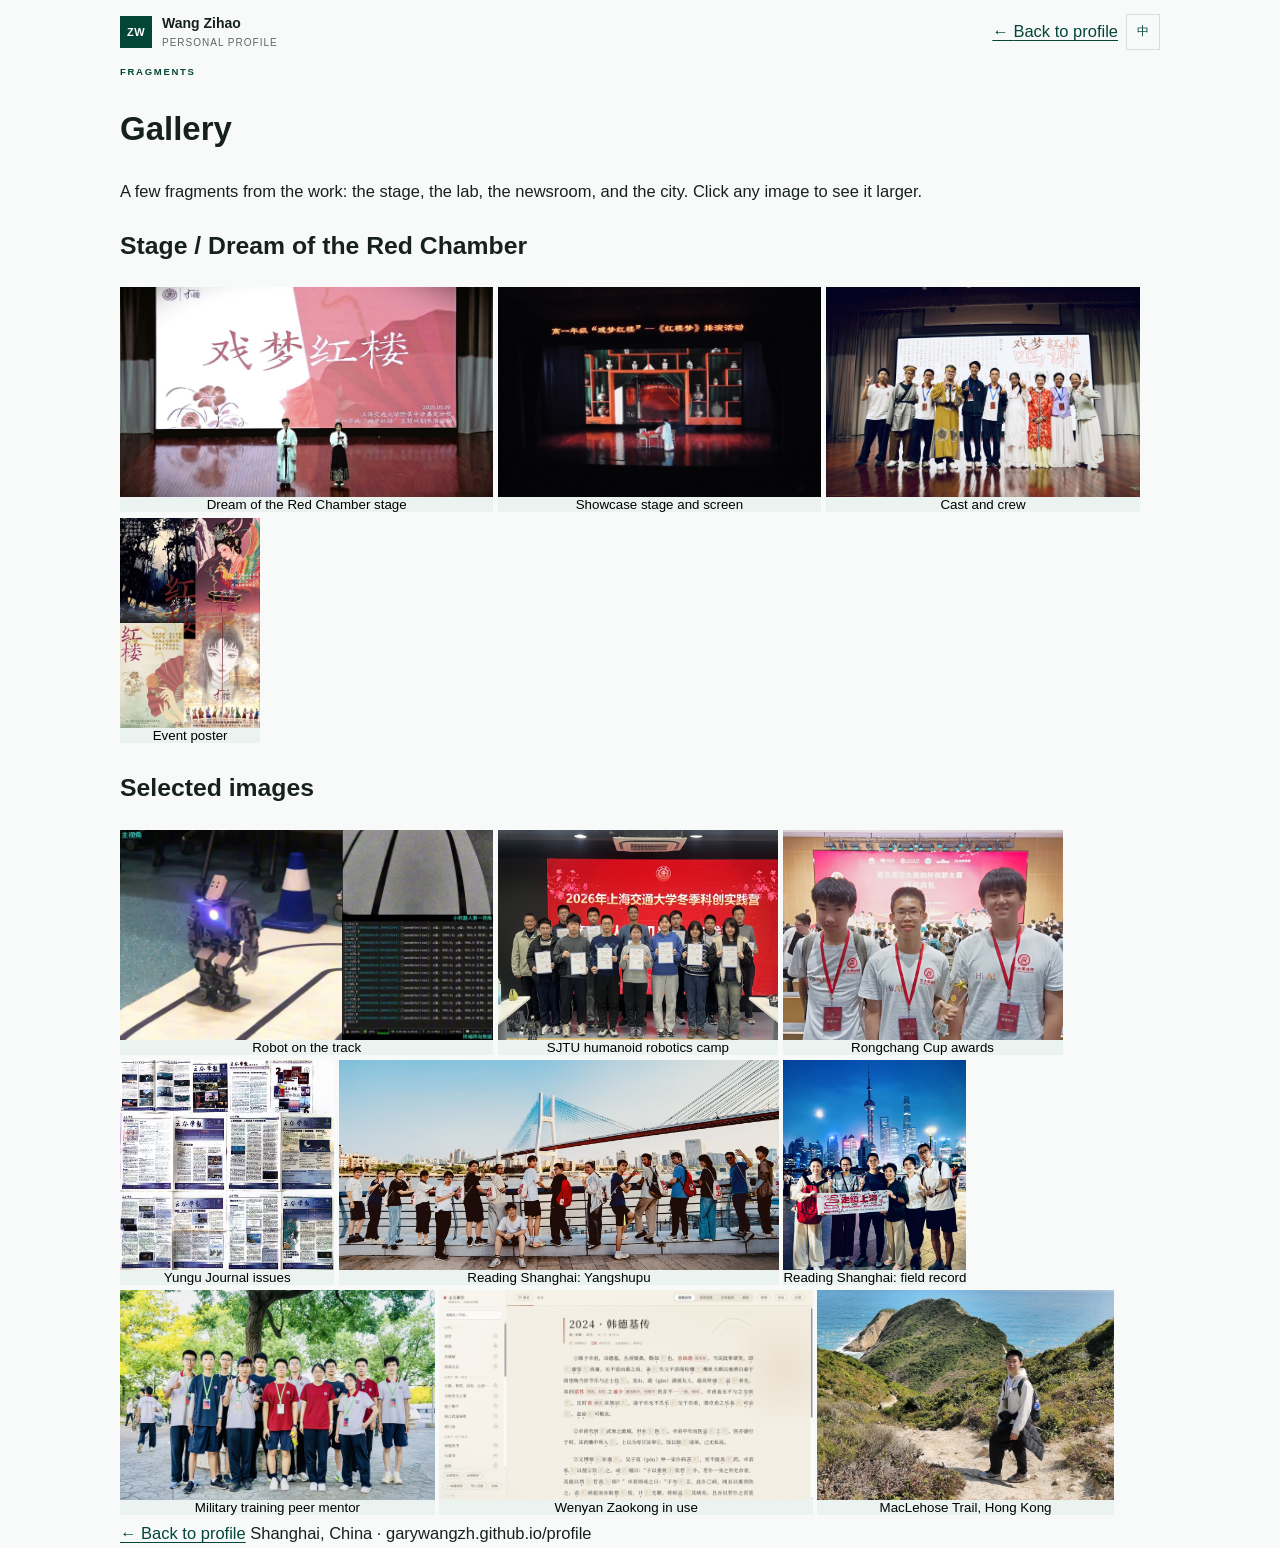
==== gallery.html @ b1adc62c "Add gallery subpage" ====
<!doctype html>
<html lang="en" class="lang-en">
<head>
<meta charset="utf-8">
<meta name="viewport" content="width=device-width, initial-scale=1">
<title>Gallery — Wang Zihao</title>
<meta name="description" content="Selected photographs from Wang Zihao's projects, stage production, and city.">
<link rel="icon" href="assets/img/favicon.svg" type="image/svg+xml">
<link rel="stylesheet" href="assets/css/site.css">
</head>
<body class="gallery-body" data-title-en="Gallery — Wang Zihao" data-title-zh="影像 — 王子豪">
<header class="subpage-header">
  <div class="wrap header-inner">
    <a class="brand" href="index.html">
      <span class="brand-mark">ZW</span>
      <span class="brand-name">Wang Zihao<small>Personal profile</small></span>
    </a>
    <div class="header-actions">
      <a class="subpage-back" href="index.html">← <span><span class="en">Back to profile</span><span class="zh">返回主页</span></span></a>
      <button class="lang-toggle" id="langToggle" type="button" aria-label="Switch language">中</button>
    </div>
  </div>
</header>

<main class="wrap gallery-page">
  <div class="kicker"><span><span class="en">Fragments</span><span class="zh">影像</span></span></div>
  <h1 class="page-title"><span><span class="en">Gallery</span><span class="zh">影像</span></span></h1>
  <p class="page-intro"><span><span class="en">A few fragments from the work: the stage, the lab, the newsroom, and the city. Click any image to see it larger.</span><span class="zh">一些工作现场：舞台、实验室、编辑部和城市。点击任意图片可查看大图。</span></span></p>

  <section class="gallery-section" id="stage">
    <h2><span><span class="en">Stage / Dream of the Red Chamber</span><span class="zh">舞台 / 戏梦红楼</span></span></h2>
    <div class="gallery-page-grid stage-grid">
        <button class="gallery-item" data-full="assets/img/drama-stage.jpg" data-caption-en="Dream of the Red Chamber stage" data-caption-zh="戏梦红楼舞台" aria-label="Dream of the Red Chamber stage">
          <img src="assets/img/drama-stage.jpg" alt="Dream of the Red Chamber stage" loading="lazy">
          <span class="gallery-page-caption"><span><span class="en">Dream of the Red Chamber stage</span><span class="zh">戏梦红楼舞台</span></span></span>
        </button>
        <button class="gallery-item" data-full="assets/img/drama-stage2.jpg" data-caption-en="Showcase stage and screen" data-caption-zh="展演舞台与屏幕" aria-label="Showcase stage and screen">
          <img src="assets/img/drama-stage2.jpg" alt="Showcase stage and screen" loading="lazy">
          <span class="gallery-page-caption"><span><span class="en">Showcase stage and screen</span><span class="zh">展演舞台与屏幕</span></span></span>
        </button>
        <button class="gallery-item" data-full="assets/img/drama-group.jpg" data-caption-en="Cast and crew" data-caption-zh="演职人员合影" aria-label="Cast and crew">
          <img src="assets/img/drama-group.jpg" alt="Cast and crew" loading="lazy">
          <span class="gallery-page-caption"><span><span class="en">Cast and crew</span><span class="zh">演职人员合影</span></span></span>
        </button>
        <button class="gallery-item" data-full="assets/img/drama-poster.jpg" data-caption-en="Event poster" data-caption-zh="展演海报" aria-label="Event poster">
          <img src="assets/img/drama-poster.jpg" alt="Event poster" loading="lazy">
          <span class="gallery-page-caption"><span><span class="en">Event poster</span><span class="zh">展演海报</span></span></span>
        </button></div>
  </section>

  <section class="gallery-section" id="selected">
    <h2><span><span class="en">Selected images</span><span class="zh">精选影像</span></span></h2>
    <div class="gallery-page-grid">
        <button class="gallery-item" data-full="assets/img/robot-still.jpg" data-caption-en="Robot on the track" data-caption-zh="赛道上的机器人" aria-label="Robot on the track">
          <img src="assets/img/robot-still.jpg" alt="Robot on the track" loading="lazy">
          <span class="gallery-page-caption"><span><span class="en">Robot on the track</span><span class="zh">赛道上的机器人</span></span></span>
        </button>
        <button class="gallery-item" data-full="assets/img/robot-group.jpg" data-caption-en="SJTU humanoid robotics camp" data-caption-zh="上海交大人形机器人营" aria-label="SJTU humanoid robotics camp">
          <img src="assets/img/robot-group.jpg" alt="SJTU humanoid robotics camp" loading="lazy">
          <span class="gallery-page-caption"><span><span class="en">SJTU humanoid robotics camp</span><span class="zh">上海交大人形机器人营</span></span></span>
        </button>
        <button class="gallery-item" data-full="assets/img/math-modeling.jpg" data-caption-en="Rongchang Cup awards" data-caption-zh="荣昶杯颁奖典礼" aria-label="Rongchang Cup awards">
          <img src="assets/img/math-modeling.jpg" alt="Rongchang Cup awards" loading="lazy">
          <span class="gallery-page-caption"><span><span class="en">Rongchang Cup awards</span><span class="zh">荣昶杯颁奖典礼</span></span></span>
        </button>
        <button class="gallery-item" data-full="assets/img/newspaper-issues.jpg" data-caption-en="Yungu Journal issues" data-caption-zh="云谷学报版面" aria-label="Yungu Journal issues">
          <img src="assets/img/newspaper-issues.jpg" alt="Yungu Journal issues" loading="lazy">
          <span class="gallery-page-caption"><span><span class="en">Yungu Journal issues</span><span class="zh">云谷学报版面</span></span></span>
        </button>
        <button class="gallery-item" data-full="assets/img/citywalk-1.jpg" data-caption-en="Reading Shanghai: Yangshupu" data-caption-zh="走读上海：杨树浦" aria-label="Reading Shanghai: Yangshupu">
          <img src="assets/img/citywalk-1.jpg" alt="Reading Shanghai: Yangshupu" loading="lazy">
          <span class="gallery-page-caption"><span><span class="en">Reading Shanghai: Yangshupu</span><span class="zh">走读上海：杨树浦</span></span></span>
        </button>
        <button class="gallery-item" data-full="assets/img/citywalk-2.jpg" data-caption-en="Reading Shanghai: field record" data-caption-zh="走读上海：现场记录" aria-label="Reading Shanghai: field record">
          <img src="assets/img/citywalk-2.jpg" alt="Reading Shanghai: field record" loading="lazy">
          <span class="gallery-page-caption"><span><span class="en">Reading Shanghai: field record</span><span class="zh">走读上海：现场记录</span></span></span>
        </button>
        <button class="gallery-item" data-full="assets/img/military.jpg" data-caption-en="Military training peer mentor" data-caption-zh="军训辅导员" aria-label="Military training peer mentor">
          <img src="assets/img/military.jpg" alt="Military training peer mentor" loading="lazy">
          <span class="gallery-page-caption"><span><span class="en">Military training peer mentor</span><span class="zh">军训辅导员</span></span></span>
        </button>
        <button class="gallery-item" data-full="assets/img/wenyan-app.jpg" data-caption-en="Wenyan Zaokong in use" data-caption-zh="文言凿空使用界面" aria-label="Wenyan Zaokong in use">
          <img src="assets/img/wenyan-app.jpg" alt="Wenyan Zaokong in use" loading="lazy">
          <span class="gallery-page-caption"><span><span class="en">Wenyan Zaokong in use</span><span class="zh">文言凿空使用界面</span></span></span>
        </button>
        <button class="gallery-item" data-full="assets/img/hk-trail.jpg" data-caption-en="MacLehose Trail, Hong Kong" data-caption-zh="香港麦理浩径" aria-label="MacLehose Trail, Hong Kong">
          <img src="assets/img/hk-trail.jpg" alt="MacLehose Trail, Hong Kong" loading="lazy">
          <span class="gallery-page-caption"><span><span class="en">MacLehose Trail, Hong Kong</span><span class="zh">香港麦理浩径</span></span></span>
        </button></div>
  </section>

  <div class="gallery-page-footer">
    <a class="subpage-back" href="index.html">← <span><span class="en">Back to profile</span><span class="zh">返回主页</span></span></a>
    <span><span><span class="en">Shanghai, China</span><span class="zh">中国上海</span></span> · garywangzh.github.io/profile</span>
  </div>
</main>

<dialog class="lightbox" id="lightbox">
  <div class="lightbox-inner">
    <button class="lightbox-close" id="lightboxClose" type="button" aria-label="Close">×</button>
    <img id="lightboxImage" src="" alt="">
    <p class="lightbox-caption" id="lightboxCaption"></p>
  </div>
</dialog>

<script src="assets/js/main.js"></script>
</body>
</html>
---- assets/css/site.css ----
:root {
  --green: #034638;
  --green-2: #0a5a49;
  --ink: #17211c;
  --paper: #f7faf8;
  --mint: #cee0d8;
  --mint-2: #eaf3ef;
  --yellow: #e1b74b;
  --grey: #5b6862;
  --line: #d5e1dc;
  --max: 1040px;
}

* { box-sizing: border-box; }

html {
  scroll-behavior: smooth;
  scroll-padding-top: 72px;
}

body {
  margin: 0;
  background: var(--paper);
  color: var(--ink);
  font-family: "Segoe UI", "Noto Sans SC", "Microsoft YaHei", Arial, sans-serif;
  font-size: 16.5px;
  line-height: 1.65;
  -webkit-font-smoothing: antialiased;
}

a { color: var(--green); text-underline-offset: 3px; }
a:hover { color: var(--green-2); }
img { max-width: 100%; display: block; }

.wrap {
  width: min(var(--max), calc(100% - 48px));
  margin: 0 auto;
}

.lang-en .zh { display: none !important; }
.lang-zh .en { display: none !important; }

.skip {
  position: absolute;
  left: -999px;
  top: 0;
  background: var(--green);
  color: #fff;
  padding: 10px 16px;
  z-index: 100;
}
.skip:focus { left: 12px; top: 12px; }

/* simple header */
.site-header {
  position: sticky;
  top: 0;
  z-index: 50;
  background: rgba(247, 250, 248, 0.96);
  border-bottom: 1px solid var(--line);
}
.header-inner {
  height: 64px;
  display: flex;
  align-items: center;
  justify-content: space-between;
  gap: 24px;
}
.brand {
  display: inline-flex;
  align-items: center;
  gap: 10px;
  color: var(--ink);
  text-decoration: none;
}
.brand-mark {
  width: 32px;
  height: 32px;
  display: grid;
  place-items: center;
  background: var(--green);
  color: #fff;
  font-size: 11px;
  font-weight: 700;
  letter-spacing: .04em;
}
.brand-name { font-size: 14px; font-weight: 600; }
.brand-name small {
  display: block;
  font-size: 10px;
  font-weight: 400;
  letter-spacing: .10em;
  color: var(--grey);
  text-transform: uppercase;
  margin-top: 0;
}
.nav {
  display: flex;
  align-items: center;
  gap: 24px;
  font-size: 13px;
}
.nav a { color: var(--ink); text-decoration: none; }
.nav a:hover { color: var(--green); }
.header-actions { display: flex; align-items: center; gap: 8px; }
.lang-toggle, .menu-toggle {
  font: inherit;
  font-size: 12px;
  color: var(--green);
  background: transparent;
  border: 1px solid var(--line);
  padding: 7px 10px;
  cursor: pointer;
}
.lang-toggle:hover, .menu-toggle:hover { border-color: var(--green); }
.menu-toggle { display: none; }
.btn {
  display: inline-flex;
  align-items: center;
  justify-content: center;
  min-height: 36px;
  padding: 0 14px;
  border: 1px solid var(--green);
  background: var(--green);
  color: #fff;
  font-size: 12px;
  font-weight: 600;
  text-decoration: none;
}
.btn:hover { background: var(--green-2); color: #fff; }

/* profile header, not a landing page */
.profile-hero {
  padding: 64px 0 52px;
}
.profile-grid {
  display: grid;
  grid-template-columns: 225px 1fr;
  gap: 48px;
  align-items: start;
}
.profile-photo img {
  width: 225px;
  height: 281px;
  object-fit: cover;
  object-position: 50% 24%;
  border: 1px solid var(--line);
}
.profile-caption {
  margin: 8px 0 0;
  font-size: 11px;
  color: var(--grey);
}
.profile-bio { padding-top: 4px; }
.eyebrow {
  margin: 0 0 12px;
  color: var(--green);
  font-size: 10px;
  font-weight: 650;
  letter-spacing: .18em;
  text-transform: uppercase;
}
.profile-bio h1 {
  margin: 0;
  font-size: clamp(36px, 4.5vw, 46px);
  line-height: 1.05;
  letter-spacing: -.025em;
  font-weight: 600;
  color: var(--ink);
}
.profile-bio .name-cn {
  font-size: 15px;
  color: var(--grey);
  font-weight: 400;
  letter-spacing: .14em;
  margin-left: 10px;
  white-space: nowrap;
}
.role {
  margin: 8px 0 0;
  color: var(--green);
  font-size: 12px;
  font-weight: 600;
  letter-spacing: .06em;
}
.tagline {
  margin: 22px 0 0;
  font-size: 21px;
  line-height: 1.45;
  color: var(--ink);
  font-weight: 350;
}
.intro {
  margin: 14px 0 0;
  max-width: 650px;
  font-size: 15.5px;
  line-height: 1.7;
  color: #34423b;
}
.profile-links {
  display: flex;
  flex-wrap: wrap;
  gap: 8px 18px;
  margin-top: 20px;
  font-size: 13px;
}
.profile-links a { text-decoration: none; border-bottom: 1px solid var(--mint); padding-bottom: 1px; }
.profile-links a:hover { border-color: var(--green); }
.now-line {
  margin: 18px 0 0;
  font-size: 12px;
  color: var(--grey);
}
.choices-line {
  margin: 8px 0 0;
  font-size: 12px;
  color: var(--grey);
}
.choices-line span {
  color: var(--green);
  font-size: 10px;
  letter-spacing: .08em;
  text-transform: uppercase;
  margin-right: 8px;
}

/* sections */
.section {
  padding: 58px 0;
  border-top: 1px solid var(--line);
}
.section-head {
  display: flex;
  align-items: baseline;
  justify-content: space-between;
  gap: 28px;
  margin-bottom: 24px;
}
.kicker {
  margin: 0 0 5px;
  color: var(--green);
  font-size: 9.5px;
  font-weight: 650;
  letter-spacing: .18em;
  text-transform: uppercase;
}
.section-head h2 {
  margin: 0;
  font-size: clamp(26px, 3vw, 32px);
  line-height: 1.15;
  letter-spacing: -.02em;
  font-weight: 600;
}
.section-head p {
  margin: 0;
  max-width: 360px;
  color: var(--grey);
  font-size: 13px;
  line-height: 1.5;
  text-align: right;
}

/* news */
.news-list { border-top: 1px solid var(--line); }
.news-item {
  display: grid;
  grid-template-columns: 88px 1fr auto;
  gap: 18px;
  align-items: baseline;
  padding: 12px 0;
  border-bottom: 1px solid var(--line);
}
.news-date {
  font-size: 11.5px;
  color: var(--green);
  font-weight: 600;
}
.news-text { font-size: 14.5px; color: #2c3a33; }
.news-text strong { font-weight: 650; color: var(--ink); }
.news-link {
  font-size: 11px;
  color: var(--green);
  text-decoration: none;
  white-space: nowrap;
}
.news-link::after { content: " ↗"; }

/* about */
.about-grid {
  display: grid;
  grid-template-columns: 1.5fr .7fr;
  gap: 48px;
  align-items: start;
}
.about-copy p {
  margin: 0 0 15px;
  font-size: 15.5px;
  line-height: 1.75;
  color: #2c3a33;
}
.pullquote {
  margin: 22px 0 0;
  padding: 14px 0 14px 18px;
  border-left: 2px solid var(--yellow);
  font-size: 16px;
  line-height: 1.5;
  color: var(--green);
  font-style: italic;
}
.fact-card {
  border: 1px solid var(--line);
  background: #fff;
  padding: 18px 20px;
}
.fact-card h3 {
  margin: 0 0 12px;
  font-size: 10px;
  letter-spacing: .16em;
  text-transform: uppercase;
  color: var(--green);
}
.fact-row {
  display: flex;
  justify-content: space-between;
  gap: 12px;
  padding: 8px 0;
  border-top: 1px solid var(--line);
  font-size: 12.5px;
}
.fact-row span:first-child { color: var(--grey); flex: 0 0 auto; }
.fact-row span:last-child { text-align: right; font-weight: 500; }
.fact-note {
  margin: 14px 0 0;
  font-size: 12px;
  line-height: 1.55;
  color: var(--grey);
}

/* work */
.work-intro {
  display: flex;
  justify-content: space-between;
  gap: 32px;
  margin-bottom: 8px;
}
.work-intro p { margin: 0; max-width: 560px; color: var(--grey); font-size: 13.5px; }
.work-card {
  display: grid;
  grid-template-columns: .9fr 1.1fr;
  gap: 42px;
  align-items: start;
  padding: 32px 0;
  border-top: 1px solid var(--line);
}
.work-card:first-of-type { border-top: 0; }
.work-media img {
  width: 100%;
  aspect-ratio: 4 / 3;
  object-fit: cover;
  border: 1px solid var(--line);
  background: #fff;
}
.work-media--contain img { object-fit: contain; }
.work-media .inset { display: none; }
.work-num {
  font-size: 10px;
  letter-spacing: .14em;
  color: var(--grey);
  margin-bottom: 6px;
}
.work-title {
  margin: 0;
  font-size: 26px;
  line-height: 1.15;
  letter-spacing: -.02em;
  font-weight: 600;
}
.work-sub {
  margin: 6px 0 12px;
  font-size: 12px;
  color: var(--green);
  font-weight: 600;
}
.work-body p {
  margin: 0;
  font-size: 14.5px;
  line-height: 1.65;
  color: #2c3a33;
}
.work-stats {
  display: grid;
  grid-template-columns: repeat(4, 1fr);
  gap: 10px;
  margin: 16px 0 14px;
  padding: 12px 0;
  border-top: 1px solid var(--line);
  border-bottom: 1px solid var(--line);
}
.work-stats strong {
  display: block;
  color: var(--green);
  font-size: 18px;
  line-height: 1;
  font-weight: 600;
}
.work-stats span {
  display: block;
  margin-top: 4px;
  color: var(--grey);
  font-size: 9px;
  letter-spacing: .08em;
  text-transform: uppercase;
}
.work-links { display: flex; flex-wrap: wrap; gap: 8px; }
.work-links a {
  font-size: 11px;
  color: var(--green);
  text-decoration: none;
  border-bottom: 1px solid var(--mint);
  padding-bottom: 1px;
}
.work-links a:hover { border-color: var(--green); }
.work-visual-text {
  min-height: 260px;
  border: 1px solid var(--line);
  background: #fff;
  padding: 24px;
  display: flex;
  flex-direction: column;
  justify-content: space-between;
}
.work-visual-text .big {
  font-size: 72px;
  line-height: .9;
  color: var(--mint);
  font-weight: 650;
}
.work-visual-text .formula {
  font-size: 11px;
  letter-spacing: .08em;
  text-transform: uppercase;
  color: var(--grey);
}
.work-visual-text .formula span { display: block; margin-top: 6px; }
.video-shell { position: relative; border: 1px solid var(--line); background: #0b1511; aspect-ratio: 16/9; overflow: hidden; }
.video-shell img { width: 100%; height: 100%; object-fit: cover; }
.video-play { position: absolute; inset: 0; width: 100%; border: 0; background: transparent; cursor: pointer; display: grid; place-items: center; }
.play-disc { width: 54px; height: 54px; border-radius: 50%; background: var(--yellow); display: grid; place-items: center; color: var(--ink); font-size: 14px; padding-left: 3px; }
.video-caption { position: absolute; left: 12px; bottom: 10px; color: #fff; font-size: 10px; letter-spacing: .06em; }

/* leadership */
.lead-grid { display: grid; grid-template-columns: 1fr 1fr; gap: 0 36px; border-top: 1px solid var(--line); }
.lead-card {
  display: grid;
  grid-template-columns: 1fr 96px;
  gap: 16px;
  padding: 18px 0;
  border-bottom: 1px solid var(--line);
  align-items: start;
}
.lead-card.no-img { grid-template-columns: 1fr; }
.lead-card h3 { margin: 0 0 2px; font-size: 16px; font-weight: 600; line-height: 1.3; }
.lead-meta { margin: 0 0 6px; font-size: 10.5px; color: var(--green); font-weight: 600; }
.lead-card p { margin: 0; font-size: 13px; line-height: 1.55; color: var(--grey); }
.lead-card img { width: 96px; height: 70px; object-fit: cover; border: 1px solid var(--line); }
.lead-card img.contain { object-fit: contain; background: #fff; }

/* gallery */
.gallery-grid { display: grid; grid-template-columns: repeat(3, 1fr); gap: 10px; }
.gallery-item { position: relative; border: 0; padding: 0; background: var(--mint-2); cursor: zoom-in; overflow: hidden; }
.gallery-item img { width: 100%; height: 210px; object-fit: cover; transition: opacity .2s ease; }
.gallery-item:hover img { opacity: .88; }
.gallery-caption {
  position: absolute;
  left: 10px;
  bottom: 8px;
  color: #fff;
  font-size: 10px;
  text-shadow: 0 1px 8px rgba(0,0,0,.7);
  text-align: left;
}

/* awards */
.awards-grid { display: grid; grid-template-columns: 1fr 1fr; gap: 0 36px; border-top: 1px solid var(--line); }
.award {
  display: grid;
  grid-template-columns: 82px 1fr;
  gap: 14px;
  padding: 11px 0;
  border-bottom: 1px solid var(--line);
  font-size: 13px;
  line-height: 1.45;
}
.award .date { color: var(--green); font-size: 10.5px; font-weight: 600; padding-top: 1px; }

/* beyond: light, not a marketing panel */
.beyond {
  background: var(--mint-2);
  padding: 58px 0;
  border-top: 1px solid var(--line);
}
.beyond-grid { display: grid; grid-template-columns: repeat(3, 1fr); gap: 28px; }
.beyond-card img { width: 100%; aspect-ratio: 4/3; object-fit: cover; margin-bottom: 12px; }
.beyond-card h3 { margin: 0 0 5px; font-size: 17px; font-weight: 600; }
.beyond-card p { margin: 0; font-size: 13px; line-height: 1.6; color: #405048; }

/* contact */
.contact { padding: 58px 0 26px; border-top: 1px solid var(--line); }
.contact-grid { display: grid; grid-template-columns: 1fr 1fr; gap: 60px; align-items: start; }
.contact h2 { margin: 0 0 10px; font-size: 32px; letter-spacing: -.02em; font-weight: 600; }
.contact p { margin: 0; max-width: 420px; font-size: 14px; color: var(--grey); }
.contact-links { border-top: 1px solid var(--line); }
.contact-link {
  display: flex;
  justify-content: space-between;
  gap: 18px;
  padding: 10px 0;
  border-bottom: 1px solid var(--line);
  color: var(--ink);
  text-decoration: none;
  font-size: 13px;
}
.contact-link span:first-child { color: var(--green); font-size: 10.5px; letter-spacing: .08em; text-transform: uppercase; }
.contact-link:hover { color: var(--green); }
.footer {
  display: flex;
  justify-content: space-between;
  gap: 24px;
  margin-top: 46px;
  padding-top: 14px;
  border-top: 1px solid var(--line);
  color: var(--grey);
  font-size: 11px;
}

/* lightbox */
.lightbox { border: 0; padding: 0; background: transparent; max-width: min(980px, 92vw); max-height: 90vh; }
.lightbox::backdrop { background: rgba(3, 20, 15, .86); }
.lightbox-inner { background: var(--paper); padding: 10px; position: relative; }
.lightbox img { width: 100%; max-height: 72vh; object-fit: contain; background: #0b1511; }
.lightbox-caption { margin: 8px 2px 0; font-size: 12px; color: var(--grey); }
.lightbox-close {
  position: absolute;
  right: -12px;
  top: -12px;
  width: 32px;
  height: 32px;
  border: 1px solid var(--paper);
  background: var(--green);
  color: #fff;
  font-size: 18px;
  cursor: pointer;
}

.reveal { opacity: 1; transform: none; }

@media (max-width: 900px) {
  .profile-grid { grid-template-columns: 180px 1fr; gap: 32px; }
  .profile-photo img { width: 180px; height: 225px; }
  .about-grid { grid-template-columns: 1fr; gap: 26px; }
  .work-card { grid-template-columns: 1fr; gap: 18px; }
  .work-media { max-width: 620px; }
  .lead-grid, .awards-grid { grid-template-columns: 1fr; }
  .contact-grid { grid-template-columns: 1fr; gap: 24px; }
  .beyond-grid { grid-template-columns: 1fr; }
  .beyond-card { display: grid; grid-template-columns: 170px 1fr; gap: 16px; }
  .beyond-card img { margin-bottom: 0; aspect-ratio: 1/1; }
}

@media (max-width: 700px) {
  body { font-size: 16px; }
  .wrap { width: calc(100% - 36px); }
  .header-inner { height: 58px; }
  .brand-name { display: none; }
  .nav {
    display: none;
    position: absolute;
    top: 58px;
    left: 0;
    right: 0;
    background: var(--paper);
    border-bottom: 1px solid var(--line);
    padding: 14px 18px 18px;
    flex-direction: column;
    align-items: flex-start;
    gap: 12px;
  }
  .nav.is-open { display: flex; }
  .menu-toggle { display: inline-flex; align-items: center; justify-content: center; }
  .header-actions .btn { display: none; }
  .profile-hero { padding: 38px 0 34px; }
  .profile-grid { grid-template-columns: 1fr; gap: 24px; }
  .profile-photo img { width: 170px; height: 212px; }
  .profile-bio h1 { font-size: 34px; }
  .profile-bio .name-cn { display: block; margin: 4px 0 0; }
  .tagline { font-size: 18px; margin-top: 16px; }
  .section { padding: 40px 0; }
  .section-head { flex-direction: column; align-items: flex-start; gap: 8px; }
  .section-head p { text-align: left; max-width: none; }
  .news-item { grid-template-columns: 70px 1fr; gap: 12px; }
  .news-link { grid-column: 2; }
  .work-card { padding: 24px 0; }
  .work-stats { grid-template-columns: 1fr 1fr; }
  .lead-card { grid-template-columns: 1fr; }
  .lead-card img { width: 100%; height: 150px; }
  .gallery-grid { grid-template-columns: 1fr 1fr; }
  .gallery-item img { height: 150px; }
  .gallery-item:first-child { grid-column: span 2; }
  .gallery-item:first-child img { height: 210px; }
  .beyond { padding: 40px 0; }
  .beyond-card { grid-template-columns: 1fr; }
  .beyond-card img { aspect-ratio: 4/3; }
  .contact { padding: 40px 0 20px; }
  .contact h2 { font-size: 28px; }
  .footer { flex-direction: column; gap: 4px; margin-top: 30px; }
}

@media (max-width: 420px) {
  .profile-links { gap: 6px 12px; }
  .work-stats { gap: 8px; }
  .gallery-grid { gap: 6px; }
  .award { grid-template-columns: 72px 1fr; gap: 8px; }
}
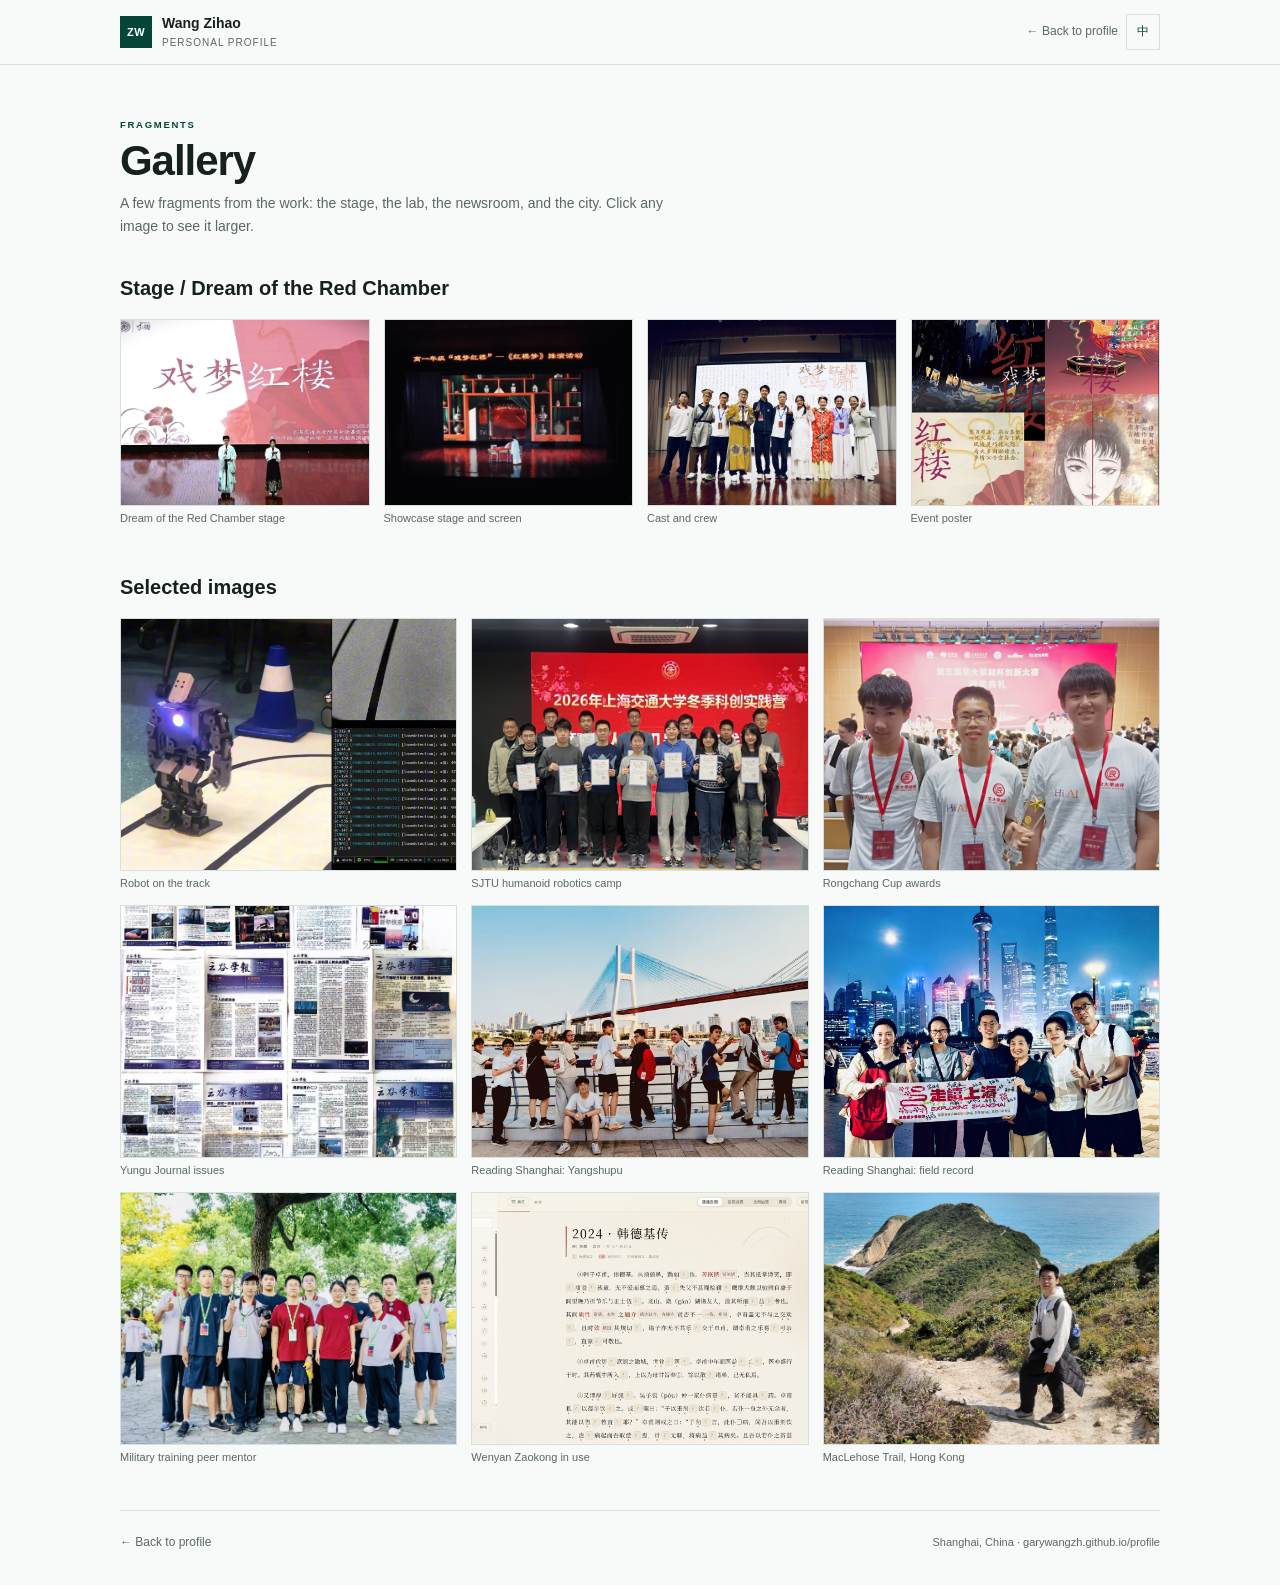
==== commit 0ed8066d: "Bust CSS cache on gallery page" ====
--- a/gallery.html
+++ b/gallery.html
@@ -6,7 +6,7 @@
 <title>Gallery — Wang Zihao</title>
 <meta name="description" content="Selected photographs from Wang Zihao's projects, stage production, and city.">
 <link rel="icon" href="assets/img/favicon.svg" type="image/svg+xml">
-<link rel="stylesheet" href="assets/css/site.css">
+<link rel="stylesheet" href="assets/css/site.css?v=20261114g">
 </head>
 <body class="gallery-body" data-title-en="Gallery — Wang Zihao" data-title-zh="影像 — 王子豪">
 <header class="subpage-header">
@@ -103,6 +103,6 @@
   </div>
 </dialog>
 
-<script src="assets/js/main.js"></script>
+<script src="assets/js/main.js?v=20261114g"></script>
 </body>
 </html>
--- a/assets/css/site.css
+++ b/assets/css/site.css
@@ -465,19 +465,189 @@
 .lead-card img { width: 96px; height: 70px; object-fit: cover; border: 1px solid var(--line); }
 .lead-card img.contain { object-fit: contain; background: #fff; }
 
+/* drama feature */
+.drama-feature {
+  margin-top: 34px;
+  padding-top: 26px;
+  border-top: 1px solid var(--line);
+}
+.drama-head {
+  display: flex;
+  align-items: flex-start;
+  justify-content: space-between;
+  gap: 24px;
+  margin-bottom: 20px;
+}
+.drama-head h3 {
+  margin: 0;
+  font-size: 28px;
+  line-height: 1.2;
+  letter-spacing: -.02em;
+  font-weight: 600;
+}
+.drama-meta {
+  margin: 5px 0 0;
+  color: var(--green);
+  font-size: 11px;
+  font-weight: 600;
+  letter-spacing: .04em;
+}
+.drama-video {
+  display: inline-flex;
+  align-items: center;
+  gap: 8px;
+  flex: 0 0 auto;
+  min-height: 36px;
+  padding: 0 13px;
+  border: 1px solid var(--green);
+  color: var(--green);
+  font-size: 11.5px;
+  text-decoration: none;
+}
+.drama-video:hover { background: var(--green); color: #fff; }
+.drama-play {
+  font-size: 9px;
+}
+.drama-grid {
+  display: grid;
+  grid-template-columns: .8fr 1.2fr;
+  gap: 34px;
+  align-items: start;
+}
+.drama-copy p {
+  margin: 0 0 13px;
+  font-size: 14.5px;
+  line-height: 1.7;
+  color: #2c3a33;
+}
+.drama-photos {
+  display: grid;
+  grid-template-columns: repeat(4, 1fr);
+  gap: 6px;
+}
+.drama-photo {
+  display: block;
+  text-decoration: none;
+  border: 1px solid var(--line);
+  overflow: hidden;
+}
+.drama-photo img {
+  width: 100%;
+  height: 92px;
+  object-fit: cover;
+  transition: opacity .2s ease;
+}
+.drama-photo:hover img { opacity: .85; }
+.drama-more {
+  display: inline-block;
+  margin-top: 9px;
+  color: var(--green);
+  font-size: 11px;
+  text-decoration: none;
+  border-bottom: 1px solid var(--mint);
+}
+
 /* gallery */
-.gallery-grid { display: grid; grid-template-columns: repeat(3, 1fr); gap: 10px; }
-.gallery-item { position: relative; border: 0; padding: 0; background: var(--mint-2); cursor: zoom-in; overflow: hidden; }
-.gallery-item img { width: 100%; height: 210px; object-fit: cover; transition: opacity .2s ease; }
-.gallery-item:hover img { opacity: .88; }
+.gallery-grid { display: grid; grid-template-columns: repeat(4, 1fr); gap: 8px; }
+.gallery-thumb {
+  position: relative;
+  display: block;
+  overflow: hidden;
+  border: 1px solid var(--line);
+  background: var(--mint-2);
+  text-decoration: none;
+}
+.gallery-thumb img {
+  width: 100%;
+  height: 145px;
+  object-fit: cover;
+  transition: opacity .2s ease;
+}
+.gallery-thumb:hover img { opacity: .86; }
 .gallery-caption {
   position: absolute;
-  left: 10px;
-  bottom: 8px;
+  left: 8px;
+  bottom: 6px;
   color: #fff;
-  font-size: 10px;
+  font-size: 9px;
   text-shadow: 0 1px 8px rgba(0,0,0,.7);
   text-align: left;
+}
+.gallery-more { margin-top: 14px; }
+.gallery-more a {
+  font-size: 12px;
+  color: var(--green);
+  text-decoration: none;
+  border-bottom: 1px solid var(--mint);
+}
+
+/* gallery subpage */
+.subpage-header {
+  border-bottom: 1px solid var(--line);
+  background: var(--paper);
+}
+.subpage-header .header-inner { height: 64px; }
+.subpage-back {
+  font-size: 12px;
+  color: var(--grey);
+  text-decoration: none;
+}
+.subpage-back:hover { color: var(--green); }
+.gallery-page { padding: 52px 0 32px; }
+.gallery-page .page-title {
+  margin: 0 0 8px;
+  font-size: clamp(30px, 4vw, 42px);
+  line-height: 1.1;
+  letter-spacing: -.025em;
+  font-weight: 600;
+}
+.gallery-page .page-intro {
+  margin: 0 0 34px;
+  max-width: 580px;
+  color: var(--grey);
+  font-size: 14px;
+}
+.gallery-section { margin-bottom: 44px; }
+.gallery-section h2 {
+  margin: 0 0 14px;
+  font-size: 20px;
+  font-weight: 600;
+}
+.gallery-page-grid {
+  display: grid;
+  grid-template-columns: repeat(3, 1fr);
+  gap: 14px;
+}
+.gallery-page-grid.stage-grid { grid-template-columns: repeat(4, 1fr); }
+.gallery-item {
+  position: relative;
+  border: 0;
+  padding: 0;
+  background: transparent;
+  cursor: zoom-in;
+  text-align: left;
+}
+.gallery-item img {
+  width: 100%;
+  aspect-ratio: 4 / 3;
+  object-fit: cover;
+  border: 1px solid var(--line);
+}
+.gallery-page-caption {
+  display: block;
+  margin-top: 5px;
+  color: var(--grey);
+  font-size: 11px;
+  line-height: 1.4;
+}
+.gallery-page-footer {
+  padding: 22px 0 0;
+  border-top: 1px solid var(--line);
+  display: flex;
+  justify-content: space-between;
+  gap: 24px;
+  color: var(--grey);
+  font-size: 11px;
 }
 
 /* awards */
@@ -565,6 +735,7 @@
   .beyond-grid { grid-template-columns: 1fr; }
   .beyond-card { display: grid; grid-template-columns: 170px 1fr; gap: 16px; }
   .beyond-card img { margin-bottom: 0; aspect-ratio: 1/1; }
+  .drama-grid { grid-template-columns: 1fr; gap: 20px; }
 }
 
 @media (max-width: 700px) {
@@ -604,15 +775,20 @@
   .lead-card { grid-template-columns: 1fr; }
   .lead-card img { width: 100%; height: 150px; }
   .gallery-grid { grid-template-columns: 1fr 1fr; }
-  .gallery-item img { height: 150px; }
-  .gallery-item:first-child { grid-column: span 2; }
-  .gallery-item:first-child img { height: 210px; }
+  .gallery-thumb img { height: 130px; }
+  .drama-photos { grid-template-columns: 1fr 1fr; }
+  .drama-photo img { height: 125px; }
+  .gallery-page-grid { grid-template-columns: 1fr 1fr; }
+  .gallery-page-grid.stage-grid { grid-template-columns: 1fr 1fr; }
   .beyond { padding: 40px 0; }
   .beyond-card { grid-template-columns: 1fr; }
   .beyond-card img { aspect-ratio: 4/3; }
   .contact { padding: 40px 0 20px; }
   .contact h2 { font-size: 28px; }
   .footer { flex-direction: column; gap: 4px; margin-top: 30px; }
+  .drama-head { flex-direction: column; gap: 12px; }
+  .drama-video { width: 100%; justify-content: center; }
+  .drama-head h3 { font-size: 25px; }
 }
 
 @media (max-width: 420px) {
